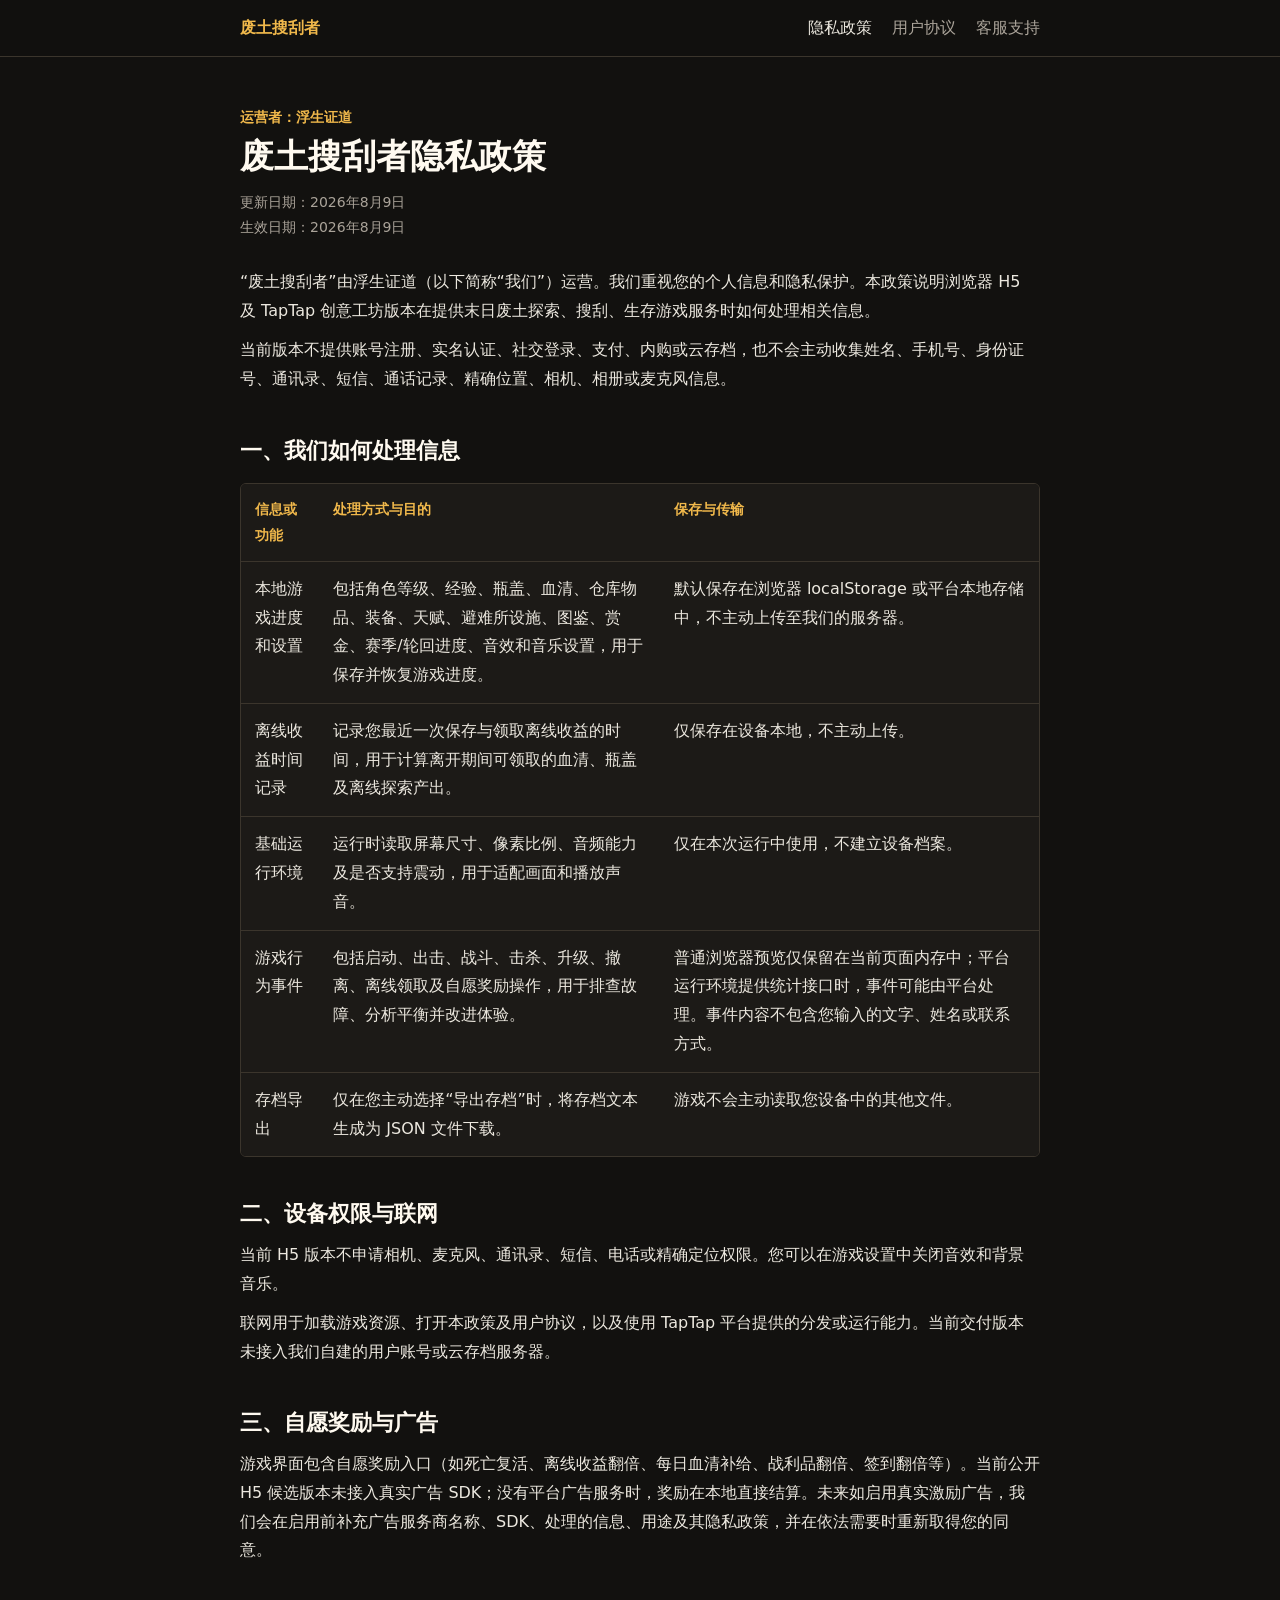
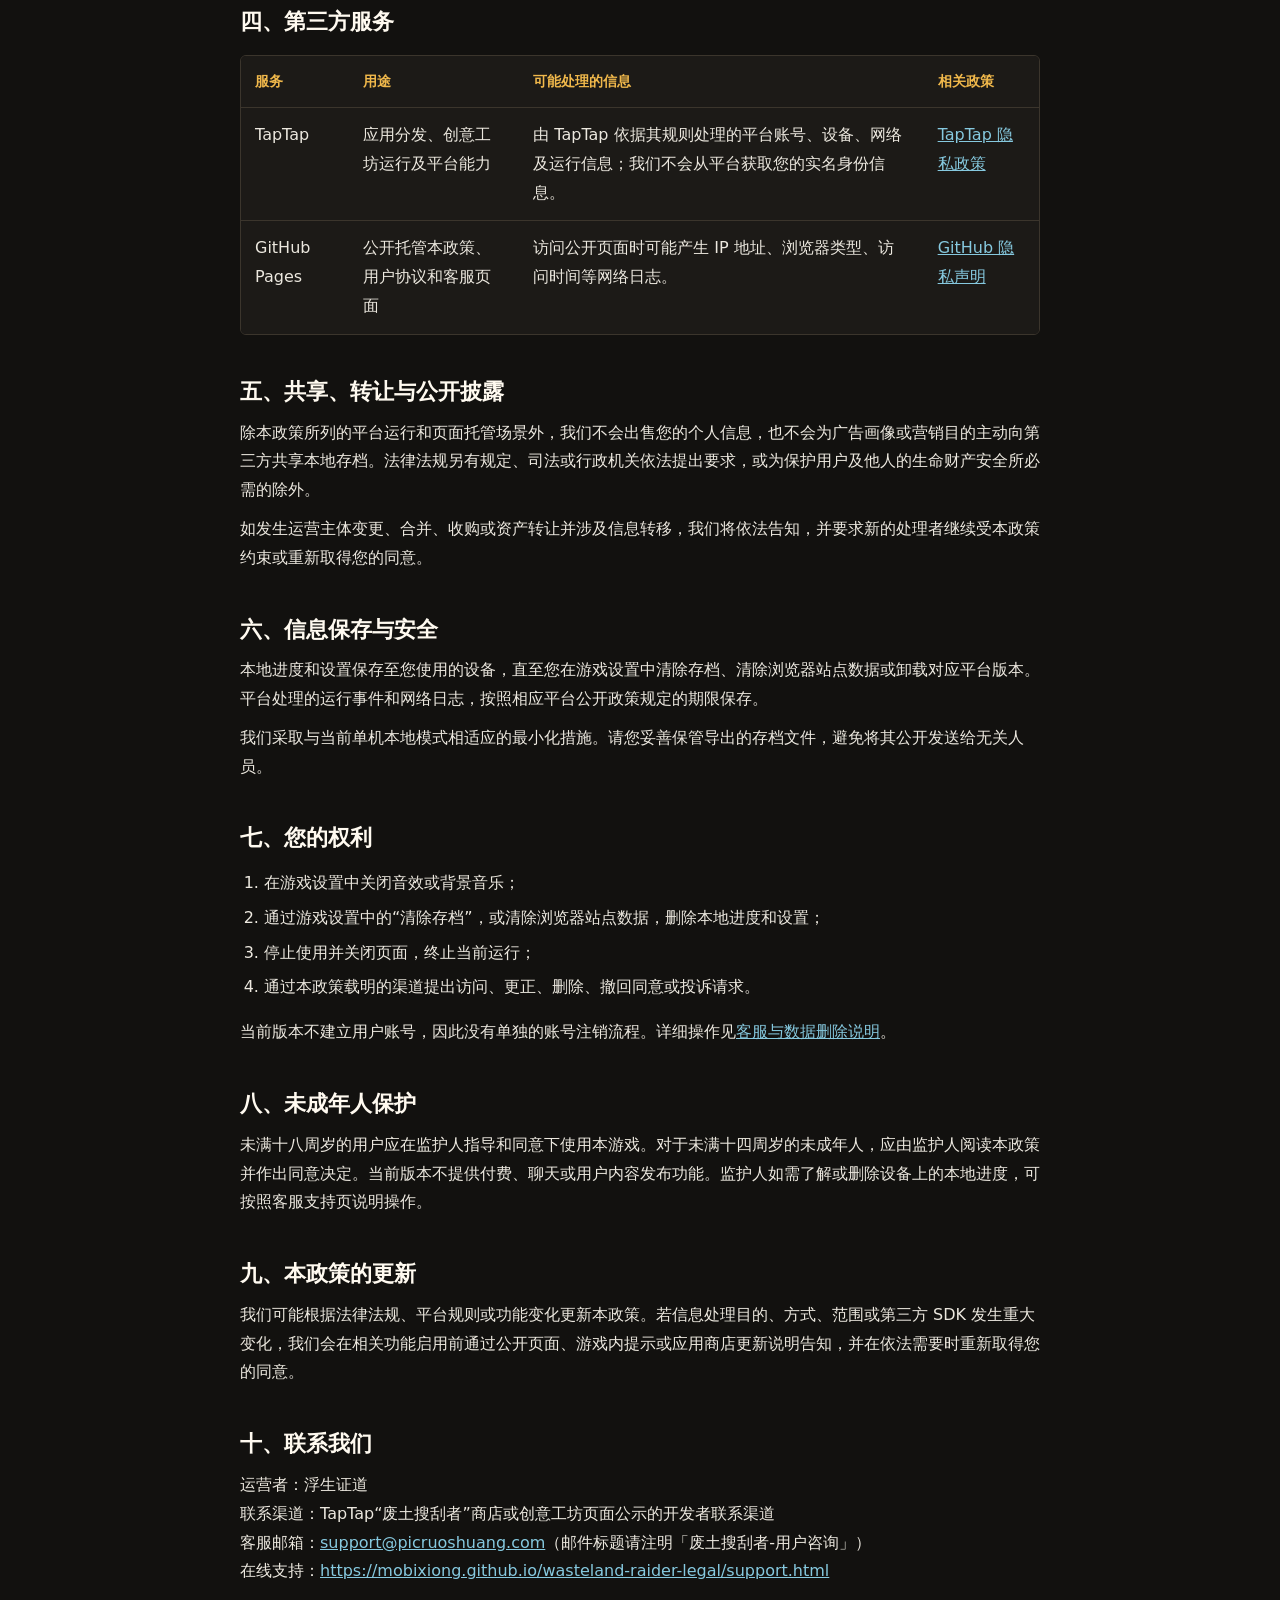
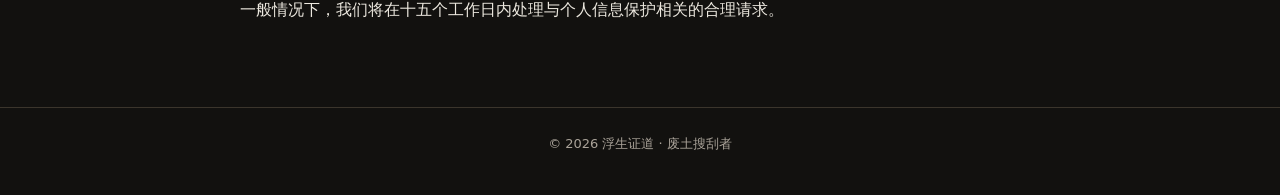
==== index.html @ e4276495 "初始化合规文档：隐私政策、用户协议、客服与数据删除说明" ====
<!DOCTYPE html>
<html lang="zh-CN">
<head>
  <meta charset="UTF-8" />
  <meta name="viewport" content="width=device-width, initial-scale=1.0" />
  <meta name="theme-color" content="#17130f" />
  <title>废土搜刮者隐私政策</title>
  <link rel="stylesheet" href="./style.css" />
</head>
<body>
  <header class="site-header">
    <nav aria-label="合规文档导航">
      <a class="brand" href="./privacy.html">废土搜刮者</a>
      <a aria-current="page" href="./privacy.html">隐私政策</a>
      <a href="./user-agreement.html">用户协议</a>
      <a href="./support.html">客服支持</a>
    </nav>
  </header>
  <main>
    <p class="eyebrow">运营者：浮生证道</p>
    <h1>废土搜刮者隐私政策</h1>
    <p class="meta">更新日期：2026年8月9日<br />生效日期：2026年8月9日</p>

    <p>“废土搜刮者”由浮生证道（以下简称“我们”）运营。我们重视您的个人信息和隐私保护。本政策说明浏览器 H5 及 TapTap 创意工坊版本在提供末日废土探索、搜刮、生存游戏服务时如何处理相关信息。</p>
    <p>当前版本不提供账号注册、实名认证、社交登录、支付、内购或云存档，也不会主动收集姓名、手机号、身份证号、通讯录、短信、通话记录、精确位置、相机、相册或麦克风信息。</p>

    <h2>一、我们如何处理信息</h2>
    <div class="table-wrap">
      <table>
        <thead><tr><th>信息或功能</th><th>处理方式与目的</th><th>保存与传输</th></tr></thead>
        <tbody>
          <tr><td>本地游戏进度和设置</td><td>包括角色等级、经验、瓶盖、血清、仓库物品、装备、天赋、避难所设施、图鉴、赏金、赛季/轮回进度、音效和音乐设置，用于保存并恢复游戏进度。</td><td>默认保存在浏览器 localStorage 或平台本地存储中，不主动上传至我们的服务器。</td></tr>
          <tr><td>离线收益时间记录</td><td>记录您最近一次保存与领取离线收益的时间，用于计算离开期间可领取的血清、瓶盖及离线探索产出。</td><td>仅保存在设备本地，不主动上传。</td></tr>
          <tr><td>基础运行环境</td><td>运行时读取屏幕尺寸、像素比例、音频能力及是否支持震动，用于适配画面和播放声音。</td><td>仅在本次运行中使用，不建立设备档案。</td></tr>
          <tr><td>游戏行为事件</td><td>包括启动、出击、战斗、击杀、升级、撤离、离线领取及自愿奖励操作，用于排查故障、分析平衡并改进体验。</td><td>普通浏览器预览仅保留在当前页面内存中；平台运行环境提供统计接口时，事件可能由平台处理。事件内容不包含您输入的文字、姓名或联系方式。</td></tr>
          <tr><td>存档导出</td><td>仅在您主动选择“导出存档”时，将存档文本生成为 JSON 文件下载。</td><td>游戏不会主动读取您设备中的其他文件。</td></tr>
        </tbody>
      </table>
    </div>

    <h2>二、设备权限与联网</h2>
    <p>当前 H5 版本不申请相机、麦克风、通讯录、短信、电话或精确定位权限。您可以在游戏设置中关闭音效和背景音乐。</p>
    <p>联网用于加载游戏资源、打开本政策及用户协议，以及使用 TapTap 平台提供的分发或运行能力。当前交付版本未接入我们自建的用户账号或云存档服务器。</p>

    <h2>三、自愿奖励与广告</h2>
    <p>游戏界面包含自愿奖励入口（如死亡复活、离线收益翻倍、每日血清补给、战利品翻倍、签到翻倍等）。当前公开 H5 候选版本未接入真实广告 SDK；没有平台广告服务时，奖励在本地直接结算。未来如启用真实激励广告，我们会在启用前补充广告服务商名称、SDK、处理的信息、用途及其隐私政策，并在依法需要时重新取得您的同意。</p>

    <h2>四、第三方服务</h2>
    <div class="table-wrap">
      <table>
        <thead><tr><th>服务</th><th>用途</th><th>可能处理的信息</th><th>相关政策</th></tr></thead>
        <tbody>
          <tr><td>TapTap</td><td>应用分发、创意工坊运行及平台能力</td><td>由 TapTap 依据其规则处理的平台账号、设备、网络及运行信息；我们不会从平台获取您的实名身份信息。</td><td><a href="https://www.taptap.cn/doc/privacy-policy/" target="_blank" rel="noopener noreferrer">TapTap 隐私政策</a></td></tr>
          <tr><td>GitHub Pages</td><td>公开托管本政策、用户协议和客服页面</td><td>访问公开页面时可能产生 IP 地址、浏览器类型、访问时间等网络日志。</td><td><a href="https://docs.github.com/zh/site-policy/privacy-policies/github-general-privacy-statement" target="_blank" rel="noopener noreferrer">GitHub 隐私声明</a></td></tr>
        </tbody>
      </table>
    </div>

    <h2>五、共享、转让与公开披露</h2>
    <p>除本政策所列的平台运行和页面托管场景外，我们不会出售您的个人信息，也不会为广告画像或营销目的主动向第三方共享本地存档。法律法规另有规定、司法或行政机关依法提出要求，或为保护用户及他人的生命财产安全所必需的除外。</p>
    <p>如发生运营主体变更、合并、收购或资产转让并涉及信息转移，我们将依法告知，并要求新的处理者继续受本政策约束或重新取得您的同意。</p>

    <h2>六、信息保存与安全</h2>
    <p>本地进度和设置保存至您使用的设备，直至您在游戏设置中清除存档、清除浏览器站点数据或卸载对应平台版本。平台处理的运行事件和网络日志，按照相应平台公开政策规定的期限保存。</p>
    <p>我们采取与当前单机本地模式相适应的最小化措施。请您妥善保管导出的存档文件，避免将其公开发送给无关人员。</p>

    <h2>七、您的权利</h2>
    <ol>
      <li>在游戏设置中关闭音效或背景音乐；</li>
      <li>通过游戏设置中的“清除存档”，或清除浏览器站点数据，删除本地进度和设置；</li>
      <li>停止使用并关闭页面，终止当前运行；</li>
      <li>通过本政策载明的渠道提出访问、更正、删除、撤回同意或投诉请求。</li>
    </ol>
    <p>当前版本不建立用户账号，因此没有单独的账号注销流程。详细操作见<a href="./support.html">客服与数据删除说明</a>。</p>

    <h2>八、未成年人保护</h2>
    <p>未满十八周岁的用户应在监护人指导和同意下使用本游戏。对于未满十四周岁的未成年人，应由监护人阅读本政策并作出同意决定。当前版本不提供付费、聊天或用户内容发布功能。监护人如需了解或删除设备上的本地进度，可按照客服支持页说明操作。</p>

    <h2>九、本政策的更新</h2>
    <p>我们可能根据法律法规、平台规则或功能变化更新本政策。若信息处理目的、方式、范围或第三方 SDK 发生重大变化，我们会在相关功能启用前通过公开页面、游戏内提示或应用商店更新说明告知，并在依法需要时重新取得您的同意。</p>

    <h2>十、联系我们</h2>
    <p>运营者：浮生证道<br />联系渠道：TapTap“废土搜刮者”商店或创意工坊页面公示的开发者联系渠道<br />客服邮箱：<a href="mailto:support@picruoshuang.com">support@picruoshuang.com</a>（邮件标题请注明「废土搜刮者-用户咨询」）<br />在线支持：<a href="https://mobixiong.github.io/wasteland-raider-legal/support.html">https://mobixiong.github.io/wasteland-raider-legal/support.html</a></p>
    <p>一般情况下，我们将在十五个工作日内处理与个人信息保护相关的合理请求。</p>
  </main>
  <footer>© 2026 浮生证道 · 废土搜刮者</footer>
</body>
</html>
---- style.css ----
:root {
  color-scheme: dark;
  --bg: #12110f;
  --surface: #1c1a17;
  --border: #3b352c;
  --text: #ece8df;
  --muted: #aaa399;
  --accent: #f0b84b;
  --link: #86c9df;
}

* { box-sizing: border-box; }

html { background: var(--bg); }

body {
  margin: 0;
  background: var(--bg);
  color: var(--text);
  font-family: system-ui, -apple-system, "Segoe UI", "Microsoft YaHei", sans-serif;
  font-size: 16px;
  line-height: 1.8;
}

.site-header {
  position: sticky;
  top: 0;
  z-index: 2;
  border-bottom: 1px solid var(--border);
  background: rgba(18, 17, 15, 0.96);
  backdrop-filter: blur(12px);
}

nav {
  display: flex;
  align-items: center;
  gap: 20px;
  max-width: 840px;
  min-height: 56px;
  margin: 0 auto;
  padding: 0 20px;
  overflow-x: auto;
  white-space: nowrap;
}

nav a {
  color: var(--muted);
  text-decoration: none;
}

nav a:hover,
nav a[aria-current="page"] { color: var(--text); }

nav .brand {
  margin-right: auto;
  color: var(--accent);
  font-weight: 750;
}

main {
  max-width: 840px;
  margin: 0 auto;
  padding: 48px 20px 72px;
}

h1, h2, h3 {
  color: #fffaf0;
  letter-spacing: 0;
  line-height: 1.35;
}

h1 { margin: 4px 0 10px; font-size: 34px; }
h2 { margin: 42px 0 12px; font-size: 22px; }
h3 { margin: 28px 0 8px; font-size: 17px; }
p { margin: 10px 0; }
ol, ul { padding-left: 24px; }
li { margin: 6px 0; }

.eyebrow {
  margin: 0;
  color: var(--accent);
  font-size: 14px;
  font-weight: 700;
}

.meta {
  margin-bottom: 28px;
  color: var(--muted);
  font-size: 14px;
}

a { color: var(--link); }

.table-wrap {
  margin: 18px 0;
  overflow-x: auto;
  border: 1px solid var(--border);
  border-radius: 6px;
}

table {
  width: 100%;
  min-width: 680px;
  border-collapse: collapse;
  background: var(--surface);
}

th, td {
  padding: 13px 14px;
  border-bottom: 1px solid var(--border);
  text-align: left;
  vertical-align: top;
}

th { color: var(--accent); font-size: 14px; }
tr:last-child td { border-bottom: 0; }

.notice {
  padding: 14px 16px;
  border-left: 3px solid var(--accent);
  background: var(--surface);
}

footer {
  padding: 24px 20px 40px;
  border-top: 1px solid var(--border);
  color: var(--muted);
  text-align: center;
  font-size: 13px;
}

@media (max-width: 640px) {
  nav { gap: 15px; padding: 0 16px; }
  main { padding: 34px 16px 56px; }
  h1 { font-size: 28px; }
  h2 { margin-top: 34px; font-size: 20px; }
}
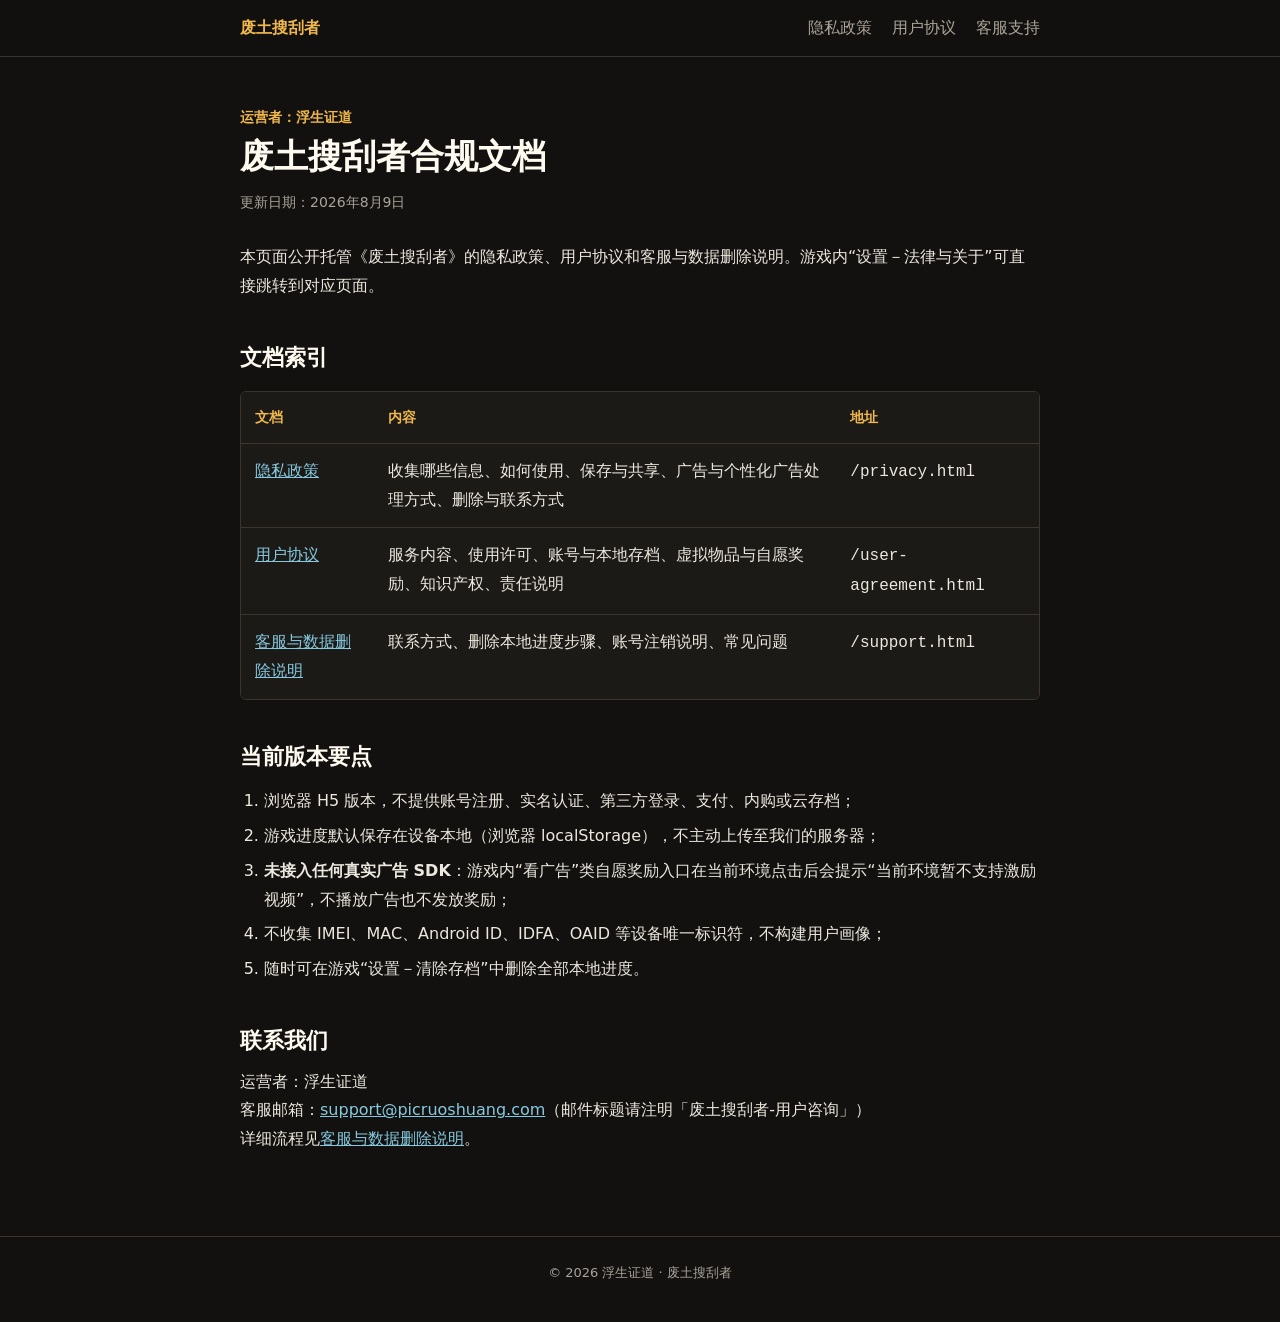
==== commit 8c674b98: "docs(legal): 隐私政策与用户协议重写关键章节 - privacy.html 第三节：广告降级行为修正（虚假陈述改为如实描述）、补设备信息与个性化广告章节、SDK 表补全 - user-ag" ====
--- a/index.html
+++ b/index.html
@@ -4,84 +4,61 @@
   <meta charset="UTF-8" />
   <meta name="viewport" content="width=device-width, initial-scale=1.0" />
   <meta name="theme-color" content="#17130f" />
-  <title>废土搜刮者隐私政策</title>
+  <meta name="description" content="《废土搜刮者》隐私政策、用户协议与客服/数据删除说明。" />
+  <title>废土搜刮者合规文档</title>
   <link rel="stylesheet" href="./style.css" />
 </head>
 <body>
   <header class="site-header">
     <nav aria-label="合规文档导航">
-      <a class="brand" href="./privacy.html">废土搜刮者</a>
-      <a aria-current="page" href="./privacy.html">隐私政策</a>
+      <a class="brand" href="./index.html">废土搜刮者</a>
+      <a href="./privacy.html">隐私政策</a>
       <a href="./user-agreement.html">用户协议</a>
       <a href="./support.html">客服支持</a>
     </nav>
   </header>
   <main>
     <p class="eyebrow">运营者：浮生证道</p>
-    <h1>废土搜刮者隐私政策</h1>
-    <p class="meta">更新日期：2026年8月9日<br />生效日期：2026年8月9日</p>
+    <h1>废土搜刮者合规文档</h1>
+    <p class="meta">更新日期：2026年8月9日</p>
 
-    <p>“废土搜刮者”由浮生证道（以下简称“我们”）运营。我们重视您的个人信息和隐私保护。本政策说明浏览器 H5 及 TapTap 创意工坊版本在提供末日废土探索、搜刮、生存游戏服务时如何处理相关信息。</p>
-    <p>当前版本不提供账号注册、实名认证、社交登录、支付、内购或云存档，也不会主动收集姓名、手机号、身份证号、通讯录、短信、通话记录、精确位置、相机、相册或麦克风信息。</p>
+    <p>本页面公开托管《废土搜刮者》的隐私政策、用户协议和客服与数据删除说明。游戏内“设置－法律与关于”可直接跳转到对应页面。</p>
 
-    <h2>一、我们如何处理信息</h2>
+    <h2>文档索引</h2>
     <div class="table-wrap">
       <table>
-        <thead><tr><th>信息或功能</th><th>处理方式与目的</th><th>保存与传输</th></tr></thead>
+        <thead><tr><th>文档</th><th>内容</th><th>地址</th></tr></thead>
         <tbody>
-          <tr><td>本地游戏进度和设置</td><td>包括角色等级、经验、瓶盖、血清、仓库物品、装备、天赋、避难所设施、图鉴、赏金、赛季/轮回进度、音效和音乐设置，用于保存并恢复游戏进度。</td><td>默认保存在浏览器 localStorage 或平台本地存储中，不主动上传至我们的服务器。</td></tr>
-          <tr><td>离线收益时间记录</td><td>记录您最近一次保存与领取离线收益的时间，用于计算离开期间可领取的血清、瓶盖及离线探索产出。</td><td>仅保存在设备本地，不主动上传。</td></tr>
-          <tr><td>基础运行环境</td><td>运行时读取屏幕尺寸、像素比例、音频能力及是否支持震动，用于适配画面和播放声音。</td><td>仅在本次运行中使用，不建立设备档案。</td></tr>
-          <tr><td>游戏行为事件</td><td>包括启动、出击、战斗、击杀、升级、撤离、离线领取及自愿奖励操作，用于排查故障、分析平衡并改进体验。</td><td>普通浏览器预览仅保留在当前页面内存中；平台运行环境提供统计接口时，事件可能由平台处理。事件内容不包含您输入的文字、姓名或联系方式。</td></tr>
-          <tr><td>存档导出</td><td>仅在您主动选择“导出存档”时，将存档文本生成为 JSON 文件下载。</td><td>游戏不会主动读取您设备中的其他文件。</td></tr>
+          <tr>
+            <td><a href="./privacy.html">隐私政策</a></td>
+            <td>收集哪些信息、如何使用、保存与共享、广告与个性化广告处理方式、删除与联系方式</td>
+            <td><code>/privacy.html</code></td>
+          </tr>
+          <tr>
+            <td><a href="./user-agreement.html">用户协议</a></td>
+            <td>服务内容、使用许可、账号与本地存档、虚拟物品与自愿奖励、知识产权、责任说明</td>
+            <td><code>/user-agreement.html</code></td>
+          </tr>
+          <tr>
+            <td><a href="./support.html">客服与数据删除说明</a></td>
+            <td>联系方式、删除本地进度步骤、账号注销说明、常见问题</td>
+            <td><code>/support.html</code></td>
+          </tr>
         </tbody>
       </table>
     </div>
 
-    <h2>二、设备权限与联网</h2>
-    <p>当前 H5 版本不申请相机、麦克风、通讯录、短信、电话或精确定位权限。您可以在游戏设置中关闭音效和背景音乐。</p>
-    <p>联网用于加载游戏资源、打开本政策及用户协议，以及使用 TapTap 平台提供的分发或运行能力。当前交付版本未接入我们自建的用户账号或云存档服务器。</p>
+    <h2>当前版本要点</h2>
+    <ol>
+      <li>浏览器 H5 版本，不提供账号注册、实名认证、第三方登录、支付、内购或云存档；</li>
+      <li>游戏进度默认保存在设备本地（浏览器 localStorage），不主动上传至我们的服务器；</li>
+      <li><strong>未接入任何真实广告 SDK</strong>：游戏内“看广告”类自愿奖励入口在当前环境点击后会提示“当前环境暂不支持激励视频”，不播放广告也不发放奖励；</li>
+      <li>不收集 IMEI、MAC、Android ID、IDFA、OAID 等设备唯一标识符，不构建用户画像；</li>
+      <li>随时可在游戏“设置－清除存档”中删除全部本地进度。</li>
+    </ol>
 
-    <h2>三、自愿奖励与广告</h2>
-    <p>游戏界面包含自愿奖励入口（如死亡复活、离线收益翻倍、每日血清补给、战利品翻倍、签到翻倍等）。当前公开 H5 候选版本未接入真实广告 SDK；没有平台广告服务时，奖励在本地直接结算。未来如启用真实激励广告，我们会在启用前补充广告服务商名称、SDK、处理的信息、用途及其隐私政策，并在依法需要时重新取得您的同意。</p>
-
-    <h2>四、第三方服务</h2>
-    <div class="table-wrap">
-      <table>
-        <thead><tr><th>服务</th><th>用途</th><th>可能处理的信息</th><th>相关政策</th></tr></thead>
-        <tbody>
-          <tr><td>TapTap</td><td>应用分发、创意工坊运行及平台能力</td><td>由 TapTap 依据其规则处理的平台账号、设备、网络及运行信息；我们不会从平台获取您的实名身份信息。</td><td><a href="https://www.taptap.cn/doc/privacy-policy/" target="_blank" rel="noopener noreferrer">TapTap 隐私政策</a></td></tr>
-          <tr><td>GitHub Pages</td><td>公开托管本政策、用户协议和客服页面</td><td>访问公开页面时可能产生 IP 地址、浏览器类型、访问时间等网络日志。</td><td><a href="https://docs.github.com/zh/site-policy/privacy-policies/github-general-privacy-statement" target="_blank" rel="noopener noreferrer">GitHub 隐私声明</a></td></tr>
-        </tbody>
-      </table>
-    </div>
-
-    <h2>五、共享、转让与公开披露</h2>
-    <p>除本政策所列的平台运行和页面托管场景外，我们不会出售您的个人信息，也不会为广告画像或营销目的主动向第三方共享本地存档。法律法规另有规定、司法或行政机关依法提出要求，或为保护用户及他人的生命财产安全所必需的除外。</p>
-    <p>如发生运营主体变更、合并、收购或资产转让并涉及信息转移，我们将依法告知，并要求新的处理者继续受本政策约束或重新取得您的同意。</p>
-
-    <h2>六、信息保存与安全</h2>
-    <p>本地进度和设置保存至您使用的设备，直至您在游戏设置中清除存档、清除浏览器站点数据或卸载对应平台版本。平台处理的运行事件和网络日志，按照相应平台公开政策规定的期限保存。</p>
-    <p>我们采取与当前单机本地模式相适应的最小化措施。请您妥善保管导出的存档文件，避免将其公开发送给无关人员。</p>
-
-    <h2>七、您的权利</h2>
-    <ol>
-      <li>在游戏设置中关闭音效或背景音乐；</li>
-      <li>通过游戏设置中的“清除存档”，或清除浏览器站点数据，删除本地进度和设置；</li>
-      <li>停止使用并关闭页面，终止当前运行；</li>
-      <li>通过本政策载明的渠道提出访问、更正、删除、撤回同意或投诉请求。</li>
-    </ol>
-    <p>当前版本不建立用户账号，因此没有单独的账号注销流程。详细操作见<a href="./support.html">客服与数据删除说明</a>。</p>
-
-    <h2>八、未成年人保护</h2>
-    <p>未满十八周岁的用户应在监护人指导和同意下使用本游戏。对于未满十四周岁的未成年人，应由监护人阅读本政策并作出同意决定。当前版本不提供付费、聊天或用户内容发布功能。监护人如需了解或删除设备上的本地进度，可按照客服支持页说明操作。</p>
-
-    <h2>九、本政策的更新</h2>
-    <p>我们可能根据法律法规、平台规则或功能变化更新本政策。若信息处理目的、方式、范围或第三方 SDK 发生重大变化，我们会在相关功能启用前通过公开页面、游戏内提示或应用商店更新说明告知，并在依法需要时重新取得您的同意。</p>
-
-    <h2>十、联系我们</h2>
-    <p>运营者：浮生证道<br />联系渠道：TapTap“废土搜刮者”商店或创意工坊页面公示的开发者联系渠道<br />客服邮箱：<a href="mailto:support@picruoshuang.com">support@picruoshuang.com</a>（邮件标题请注明「废土搜刮者-用户咨询」）<br />在线支持：<a href="https://mobixiong.github.io/wasteland-raider-legal/support.html">https://mobixiong.github.io/wasteland-raider-legal/support.html</a></p>
-    <p>一般情况下，我们将在十五个工作日内处理与个人信息保护相关的合理请求。</p>
+    <h2>联系我们</h2>
+    <p>运营者：浮生证道<br />客服邮箱：<a href="mailto:support@picruoshuang.com">support@picruoshuang.com</a>（邮件标题请注明「废土搜刮者-用户咨询」）<br />详细流程见<a href="./support.html">客服与数据删除说明</a>。</p>
   </main>
   <footer>© 2026 浮生证道 · 废土搜刮者</footer>
 </body>
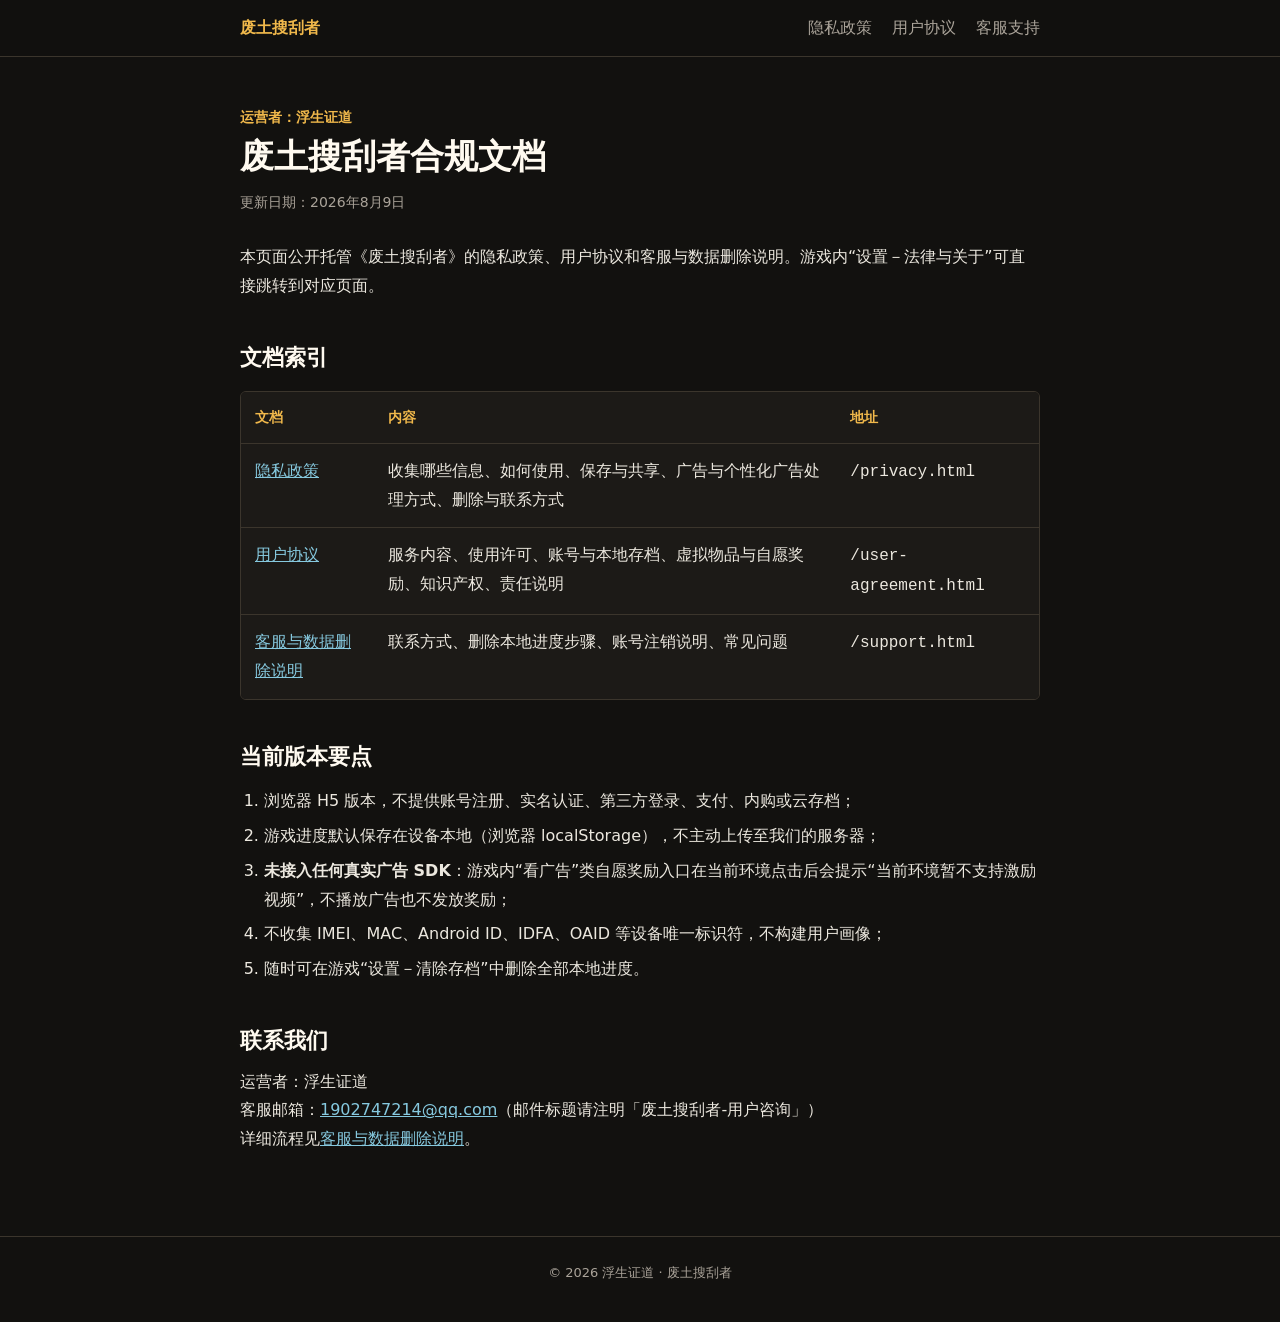
==== commit 8c466c0b: "chore: 更新客服邮箱为 1902747214@qq.com Co-Authored-By: Claude <noreply@anthropic.com>" ====
--- a/index.html
+++ b/index.html
@@ -58,7 +58,7 @@
     </ol>
 
     <h2>联系我们</h2>
-    <p>运营者：浮生证道<br />客服邮箱：<a href="mailto:support@picruoshuang.com">support@picruoshuang.com</a>（邮件标题请注明「废土搜刮者-用户咨询」）<br />详细流程见<a href="./support.html">客服与数据删除说明</a>。</p>
+    <p>运营者：浮生证道<br />客服邮箱：<a href="mailto:1902747214@qq.com">1902747214@qq.com</a>（邮件标题请注明「废土搜刮者-用户咨询」）<br />详细流程见<a href="./support.html">客服与数据删除说明</a>。</p>
   </main>
   <footer>© 2026 浮生证道 · 废土搜刮者</footer>
 </body>
